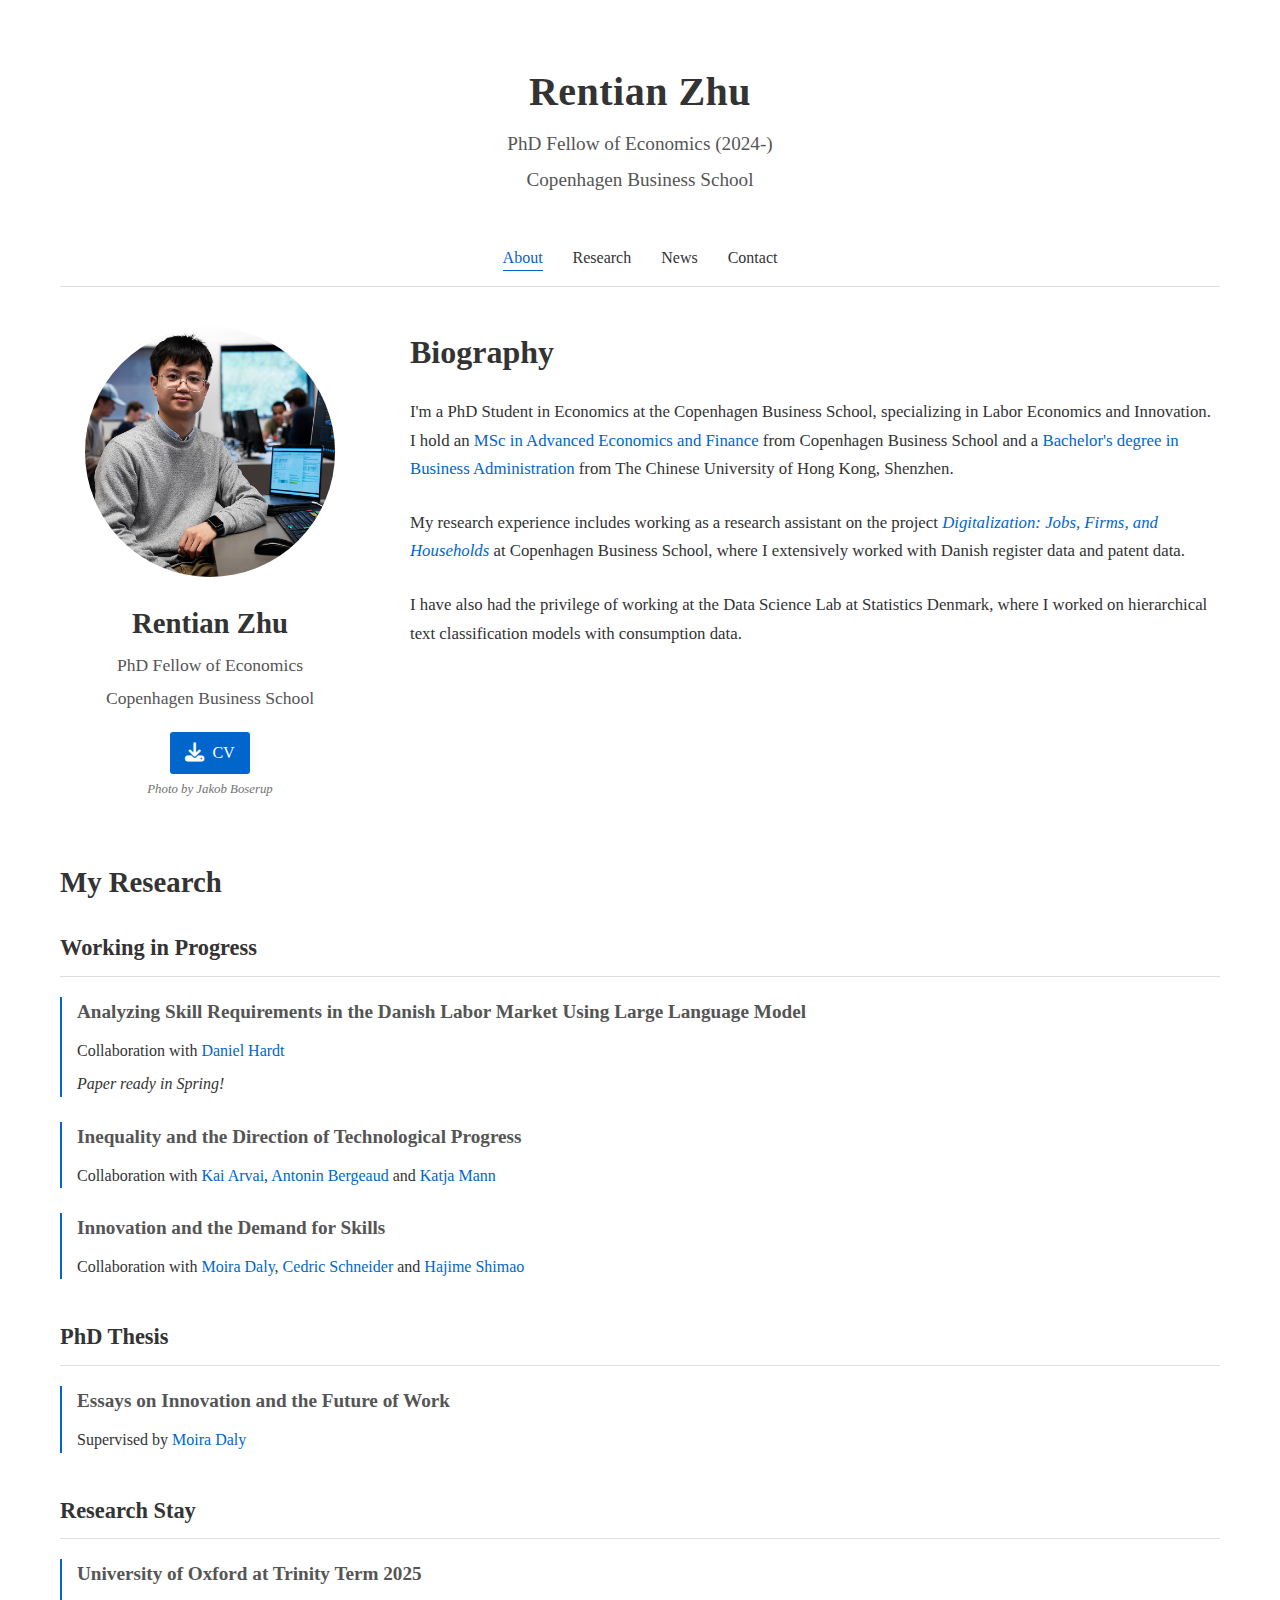
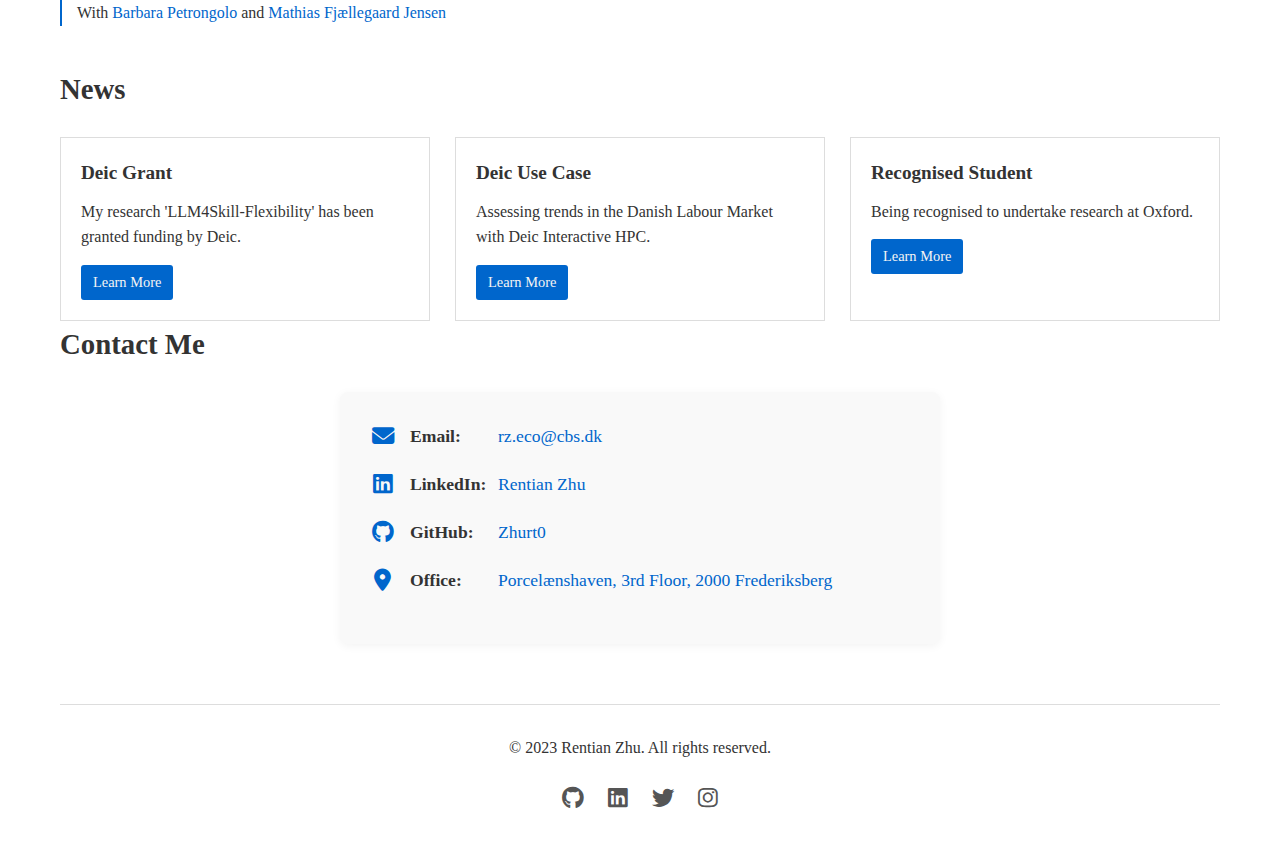
==== index.html @ 105aa933 "Remove contact form and keep only contact information" ====
<!DOCTYPE html>
<html lang="en">
<head>
    <meta charset="UTF-8">
    <meta name="viewport" content="width=device-width, initial-scale=1.0">
    <title>Rentian Zhu - PhD Fellow of Economics</title>
    <link rel="stylesheet" href="css/styles.css">
    <link rel="stylesheet" href="https://cdnjs.cloudflare.com/ajax/libs/font-awesome/6.4.0/css/all.min.css">
    <link href="https://fonts.googleapis.com/css2?family=Baskerville&family=Libre+Baskerville:ital,wght@0,400;0,700;1,400&display=swap" rel="stylesheet">
    <meta name="description" content="Rentian Zhu - PhD Fellow of Economics at Copenhagen Business School, specializing in Labor Economics and Innovation.">
</head>
<body>
    <header>
        <h1>Rentian Zhu</h1>
        <p>PhD Fellow of Economics (2024-)</p>
        <p>Copenhagen Business School</p>
    </header>

    <nav>
        <ul>
            <li><a href="#about" class="active">About</a></li>
            <li><a href="#research">Research</a></li>
            <li><a href="#news">News</a></li>
            <li><a href="#contact">Contact</a></li>
        </ul>
    </nav>

    <section id="about" class="profile-section">
        <div class="profile-image">
            <img src="images/Rentian copy.jpg" alt="Rentian Zhu" class="profile-img">
            <h2 class="profile-name">Rentian Zhu</h2>
            <p class="profile-title">PhD Fellow of Economics</p>
            <p class="profile-institution">Copenhagen Business School</p>
            <a href="images/CV_Rentian_Zhu_2025_01.pdf" class="cv-button" target="_blank">
                <i class="fas fa-download"></i> CV
            </a>
            <p class="photo-credit-inline">Photo by Jakob Boserup</p>
        </div>
        
        <div class="profile-content">
            <h2 class="biography-title">Biography</h2>
            <p class="biography-text">I'm a PhD Student in Economics at the Copenhagen Business School, specializing in Labor Economics and Innovation. I hold an <a href="https://www.cbs.dk/en/study/graduate/msc-in-economics-and-finance-advanced-economics-and-finance-candoecon" target="_blank">MSc in Advanced Economics and Finance</a> from Copenhagen Business School and a <a href="https://www.cuhk.edu.cn/en" target="_blank">Bachelor's degree in Business Administration</a> from The Chinese University of Hong Kong, Shenzhen.</p>
            <p class="biography-text">My research experience includes working as a research assistant on the project <a href="https://www.cbs.dk/en/research/cbs-research-projects/research-projects-overview/f11c8ff4-4b5b-4d45-9cad-402133fad2f9" target="_blank"><em>Digitalization: Jobs, Firms, and Households</em></a> at Copenhagen Business School, where I extensively worked with Danish register data and patent data.</p>
            <p class="biography-text">I have also had the privilege of working at the Data Science Lab at Statistics Denmark, where I worked on hierarchical text classification models with consumption data.</p>
        </div>
    </section>

    <section id="research">
        <h2 class="section-title">My Research</h2>
        <div class="research-content">
            <div class="research-section">
                <h3>Working in Progress</h3>
                <div class="research-item">
                    <h4>Analyzing Skill Requirements in the Danish Labor Market Using Large Language Model</h4>
                    <p>Collaboration with <a href="https://www.cbs.dk/en/research/departments-and-centres/department-of-management-society-and-communication/staff/dhamsc" target="_blank">Daniel Hardt</a></p>
                    <p><em>Paper ready in Spring!</em></p>
                </div>
                <div class="research-item">
                    <h4>Inequality and the Direction of Technological Progress</h4>
                    <p>Collaboration with <a href="https://sites.google.com/gmx.de/kaialexanderarvai/home" target="_blank">Kai Arvai</a>, <a href="https://sites.google.com/site/abergeaudeco" target="_blank">Antonin Bergeaud</a> and <a href="https://sites.google.com/view/katjamann/about-me" target="_blank">Katja Mann</a></p>
                </div>
                <div class="research-item">
                    <h4>Innovation and the Demand for Skills</h4>
                    <p>Collaboration with <a href="https://sites.google.com/view/moira-k-daly/research" target="_blank">Moira Daly</a>, <a href="https://www.cbs.dk/en/research/departments-and-centres/department-of-economics/staff/csceco" target="_blank">Cedric Schneider</a> and <a href="https://sites.google.com/site/hajimeshimao/home" target="_blank">Hajime Shimao</a></p>
                </div>
            </div>

            <div class="research-section">
                <h3>PhD Thesis</h3>
                <div class="research-item">
                    <h4>Essays on Innovation and the Future of Work</h4>
                    <p>Supervised by <a href="https://sites.google.com/view/moira-k-daly/bio" target="_blank">Moira Daly</a></p>
                </div>
            </div>

            <div class="research-section">
                <h3>Research Stay</h3>
                <div class="research-item">
                    <h4>University of Oxford at Trinity Term 2025</h4>
                    <p>With <a href="https://sites.google.com/site/barbarapetrongolo/cv" target="_blank">Barbara Petrongolo</a> and <a href="https://fjaellegaard.com/" target="_blank">Mathias Fjællegaard Jensen</a></p>
                </div>
            </div>
        </div>
    </section>

    <section id="news">
        <h2 class="section-title">News</h2>
        <div class="news-grid">
            <div class="news-item">
                <h3>Deic Grant</h3>
                <p>My research 'LLM4Skill-Flexibility' has been granted funding by Deic.</p>
                <a href="https://deic.dk/en/projects-that-have-been-granted-compute-time-in-the-past" class="btn" target="_blank">Learn More</a>
            </div>
            <div class="news-item">
                <h3>Deic Use Case</h3>
                <p>Assessing trends in the Danish Labour Market with Deic Interactive HPC.</p>
                <a href="https://www.linkedin.com/feed/update/urn:li:activity:7282742553118953473/" class="btn" target="_blank">Learn More</a>
            </div>
            <div class="news-item">
                <h3>Recognised Student</h3>
                <p>Being recognised to undertake research at Oxford.</p>
                <a href="https://www.ox.ac.uk/students/new/recognised" class="btn" target="_blank">Learn More</a>
            </div>
        </div>
    </section>

    <section id="contact">
        <h2 class="section-title">Contact Me</h2>
        <div class="contact-content">
            <div class="contact-info">
                <p><i class="fas fa-envelope"></i> <span class="contact-label">Email:</span> <a href="mailto:rz.eco@cbs.dk">rz.eco@cbs.dk</a></p>
                <p><i class="fab fa-linkedin"></i> <span class="contact-label">LinkedIn:</span> <a href="https://linkedin.com/in/rentian-z-452a141aa/" target="_blank">Rentian Zhu</a></p>
                <p><i class="fab fa-github"></i> <span class="contact-label">GitHub:</span> <a href="https://github.com/Zhurt0" target="_blank">Zhurt0</a></p>
                <p><i class="fas fa-map-marker-alt"></i> <span class="contact-label">Office:</span> <a href="https://www.google.com/maps/place/Porcelænshaven+16A,+2000+Frederiksberg" target="_blank">Porcelænshaven, 3rd Floor, 2000 Frederiksberg</a></p>
            </div>
        </div>
    </section>

    <footer>
        <p>&copy; 2023 Rentian Zhu. All rights reserved.</p>
        <div class="social-links">
            <a href="https://github.com/Zhurt0" target="_blank"><i class="fab fa-github"></i></a>
            <a href="https://linkedin.com/in/rentian-z-452a141aa/" target="_blank"><i class="fab fa-linkedin"></i></a>
            <a href="https://x.com/rentian1999" target="_blank"><i class="fab fa-twitter"></i></a>
            <a href="#"><i class="fab fa-instagram"></i></a>
        </div>
    </footer>

    <script src="js/main.js"></script>
    <script>
        // Add active class to current navigation item
        document.addEventListener('DOMContentLoaded', function() {
            const sections = document.querySelectorAll('section');
            const navLinks = document.querySelectorAll('nav ul li a');
            
            window.addEventListener('scroll', function() {
                let current = '';
                
                sections.forEach(section => {
                    const sectionTop = section.offsetTop;
                    const sectionHeight = section.clientHeight;
                    if(pageYOffset >= (sectionTop - 300)) {
                        current = section.getAttribute('id');
                    }
                });
                
                navLinks.forEach(link => {
                    link.classList.remove('active');
                    if(link.getAttribute('href').substring(1) === current) {
                        link.classList.add('active');
                    }
                });
            });
        });
    </script>
</body>
</html>
---- css/styles.css ----
/* Global Styles */
:root {
    --primary-color: #333;
    --secondary-color: #555;
    --accent-color: #0066cc;
    --text-color: #333;
    --light-text: #f4f4f4;
    --background-color: #fff;
    --section-bg: #f9f9f9;
    --border-color: #ddd;
    --shadow: 0 2px 10px rgba(0, 0, 0, 0.05);
}

* {
    margin: 0;
    padding: 0;
    box-sizing: border-box;
}

body {
    font-family: 'Baskerville', serif;
    line-height: 1.6;
    color: var(--text-color);
    background-color: var(--background-color);
    max-width: 1200px;
    margin: 0 auto;
    padding: 0 20px;
}

.container {
    width: 100%;
    max-width: 1100px;
    margin: 0 auto;
    padding: 0 20px;
}

a {
    text-decoration: none;
    color: #0066cc;
    transition: color 0.3s ease;
}

a:hover {
    color: #004080;
}

.btn {
    display: inline-block;
    padding: 10px 20px;
    background-color: var(--accent-color);
    color: var(--light-text);
    border: none;
    border-radius: 3px;
    cursor: pointer;
    transition: all 0.3s ease;
    font-weight: 500;
}

.btn:hover {
    background-color: var(--primary-color);
    color: var(--light-text);
}

.btn-primary {
    background-color: var(--accent-color);
}

.btn-primary:hover {
    background-color: var(--primary-color);
}

/* Header Styles - Simplified */
header {
    padding: 60px 0 30px;
    text-align: center;
}

header h1 {
    font-size: 2.5rem;
    margin-bottom: 5px;
    letter-spacing: 0.5px;
}

header p {
    font-size: 1.2rem;
    margin-bottom: 5px;
    color: var(--secondary-color);
}

/* Navigation Styles - Simplified */
nav {
    padding: 15px 0;
    margin-bottom: 40px;
    border-bottom: 1px solid var(--border-color);
}

nav ul {
    display: flex;
    justify-content: center;
    list-style: none;
}

nav ul li {
    margin: 0 15px;
}

nav ul li a {
    color: var(--text-color);
    font-weight: 500;
    padding: 5px 0;
    position: relative;
}

nav ul li a::after {
    content: '';
    position: absolute;
    bottom: 0;
    left: 0;
    width: 0;
    height: 1px;
    background-color: var(--accent-color);
    transition: width 0.3s ease;
}

nav ul li a:hover {
    color: var(--accent-color);
}

nav ul li a:hover::after {
    width: 100%;
}

/* Profile Section */
.profile-section {
    display: flex;
    align-items: flex-start;
    gap: 50px;
    margin-bottom: 60px;
}

.profile-image {
    flex: 0 0 300px;
    text-align: center;
}

.profile-img {
    width: 250px;
    height: 250px;
    object-fit: cover;
    border-radius: 50%;
    margin-bottom: 15px;
}

.profile-name {
    font-size: 1.8rem;
    margin-bottom: 5px;
}

.profile-title {
    font-size: 1.1rem;
    color: var(--secondary-color);
    margin-bottom: 5px;
}

.profile-institution {
    font-size: 1.1rem;
    color: var(--secondary-color);
    margin-bottom: 20px;
}

.cv-button {
    display: inline-flex;
    align-items: center;
    gap: 8px;
    padding: 8px 15px;
    background-color: var(--accent-color);
    color: white;
    border-radius: 3px;
    font-size: 1rem;
    transition: all 0.3s ease;
}

.cv-button:hover {
    background-color: var(--primary-color);
}

.cv-button i {
    font-size: 1.2rem;
}

.profile-content {
    flex: 1;
}

.biography-title {
    font-size: 2rem;
    margin-bottom: 20px;
    color: var(--primary-color);
}

.biography-text {
    margin-bottom: 25px;
    font-size: 1.05rem;
    line-height: 1.7;
}

/* Two Column Layout */
.two-column {
    display: flex;
    gap: 30px;
    margin-bottom: 60px;
}

.column {
    flex: 1;
}

.section-title {
    font-size: 1.8rem;
    margin-bottom: 25px;
    color: var(--primary-color);
}

/* Interests Section */
.interests-list {
    list-style: none;
}

.interests-list li {
    margin-bottom: 12px;
    display: flex;
    align-items: center;
}

.interests-list li::before {
    content: '•';
    color: var(--accent-color);
    font-weight: bold;
    display: inline-block;
    width: 1em;
    margin-right: 5px;
}

/* Education Section */
.education-item {
    margin-bottom: 25px;
}

.education-icon {
    color: var(--accent-color);
    margin-right: 10px;
}

.education-degree {
    font-size: 1.1rem;
    font-weight: 600;
    margin-bottom: 5px;
}

.education-institution {
    color: var(--secondary-color);
    font-size: 0.95rem;
    margin-bottom: 5px;
}

/* Research Section */
.research-section {
    margin-bottom: 40px;
}

.research-section h3 {
    color: var(--primary-color);
    margin-bottom: 20px;
    font-size: 1.4rem;
    border-bottom: 1px solid var(--border-color);
    padding-bottom: 10px;
}

.research-item {
    margin-bottom: 25px;
    padding-left: 15px;
    border-left: 2px solid var(--accent-color);
}

.research-item h4 {
    color: var(--secondary-color);
    margin-bottom: 10px;
    font-size: 1.2rem;
}

.research-item p {
    font-size: 1rem;
    line-height: 1.6;
    margin-bottom: 8px;
}

.research-interests {
    list-style-type: none;
    display: flex;
    flex-wrap: wrap;
    gap: 10px;
}

.research-interests li {
    background-color: #f0f0f0;
    color: var(--text-color);
    padding: 6px 12px;
    border-radius: 20px;
    font-size: 0.9rem;
    display: inline-block;
    transition: all 0.3s ease;
}

.research-interests li:hover {
    background-color: var(--accent-color);
    color: white;
}

/* News Section */
.news-grid {
    display: grid;
    grid-template-columns: repeat(auto-fill, minmax(300px, 1fr));
    gap: 25px;
}

.news-item {
    background-color: var(--background-color);
    border: 1px solid var(--border-color);
    padding: 20px;
    transition: all 0.3s ease;
}

.news-item:hover {
    box-shadow: var(--shadow);
}

.news-item h3 {
    color: var(--primary-color);
    margin-bottom: 10px;
    font-size: 1.2rem;
}

.news-item p {
    margin-bottom: 15px;
    color: var(--text-color);
    font-size: 1rem;
    line-height: 1.6;
}

.news-item .btn {
    padding: 6px 12px;
    font-size: 0.9rem;
}

/* Contact Section */
.contact-content {
    margin: 0 auto;
    max-width: 600px;
}

.contact-info {
    background-color: var(--section-bg);
    padding: 30px;
    border-radius: 8px;
    box-shadow: var(--shadow);
    width: 100%;
}

.contact-info p {
    margin-bottom: 20px;
    font-size: 1.1rem;
    display: flex;
    align-items: center;
}

.contact-info p i {
    margin-right: 15px;
    color: var(--accent-color);
    font-size: 1.4rem;
    width: 25px;
    text-align: center;
}

.contact-label {
    font-weight: 600;
    margin-right: 8px;
    min-width: 80px;
    display: inline-block;
}

/* Footer Styles */
footer {
    padding: 30px 0;
    text-align: center;
    border-top: 1px solid var(--border-color);
    margin-top: 60px;
}

.social-links {
    margin: 20px 0;
}

.social-links a {
    display: inline-block;
    margin: 0 10px;
    color: var(--secondary-color);
    font-size: 1.4rem;
    transition: color 0.3s ease;
}

.social-links a:hover {
    color: var(--accent-color);
}

.photo-credit {
    font-size: 0.8rem;
    font-style: italic;
    margin-top: 10px;
    opacity: 0.7;
}

.photo-credit-inline {
    font-size: 0.8rem;
    font-style: italic;
    text-align: center;
    margin-top: 5px;
    opacity: 0.7;
}

/* Responsive Styles */
@media (max-width: 992px) {
    .profile-section {
        flex-direction: column;
        align-items: center;
        text-align: center;
    }
    
    .profile-content {
        text-align: left;
    }
    
    .two-column {
        flex-direction: column;
    }
    
    .contact-content {
        flex-direction: column;
    }
}

@media (max-width: 768px) {
    header {
        padding: 40px 0 20px;
    }
    
    header h1 {
        font-size: 2rem;
    }
    
    .section-title {
        font-size: 1.6rem;
    }
    
    .biography-title {
        font-size: 1.8rem;
    }
    
    .news-grid {
        grid-template-columns: 1fr;
    }
}

@media (max-width: 576px) {
    .profile-img {
        width: 200px;
        height: 200px;
    }
    
    .profile-name {
        font-size: 1.6rem;
    }
}

/* Active Navigation Link */
nav ul li a.active {
    color: var(--accent-color);
}

nav ul li a.active::after {
    width: 100%;
}
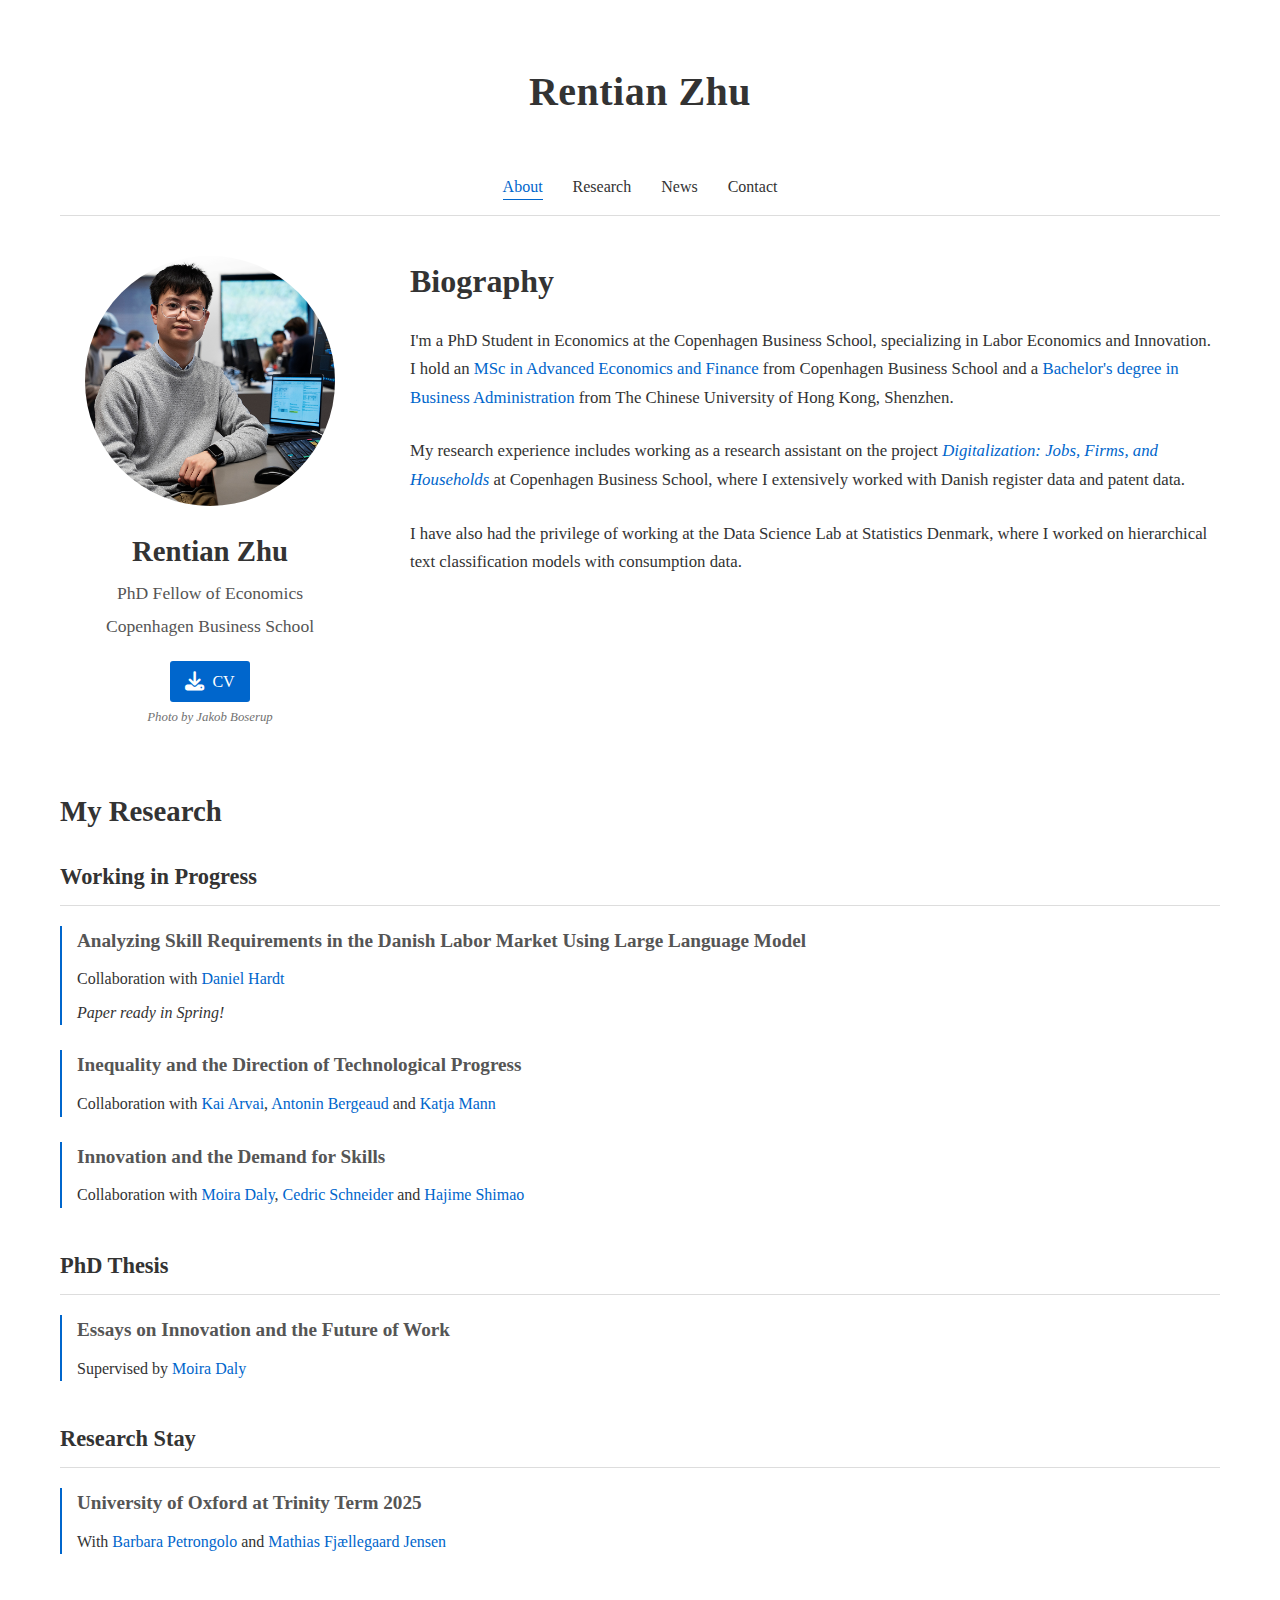
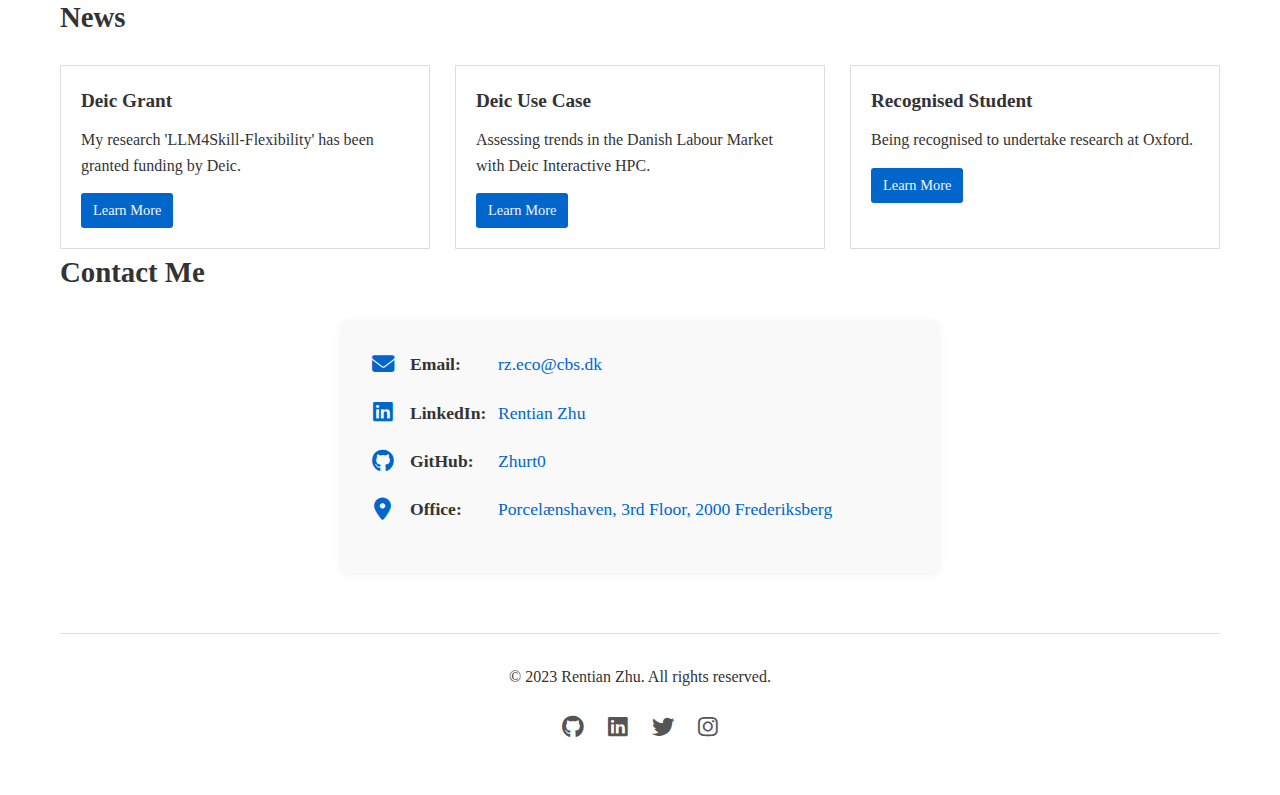
==== commit 707b2177: "Remove PhD Fellow of Economics and Copenhagen Business School from header" ====
--- a/index.html
+++ b/index.html
@@ -12,8 +12,6 @@
 <body>
     <header>
         <h1>Rentian Zhu</h1>
-        <p>PhD Fellow of Economics (2024-)</p>
-        <p>Copenhagen Business School</p>
     </header>
 
     <nav>
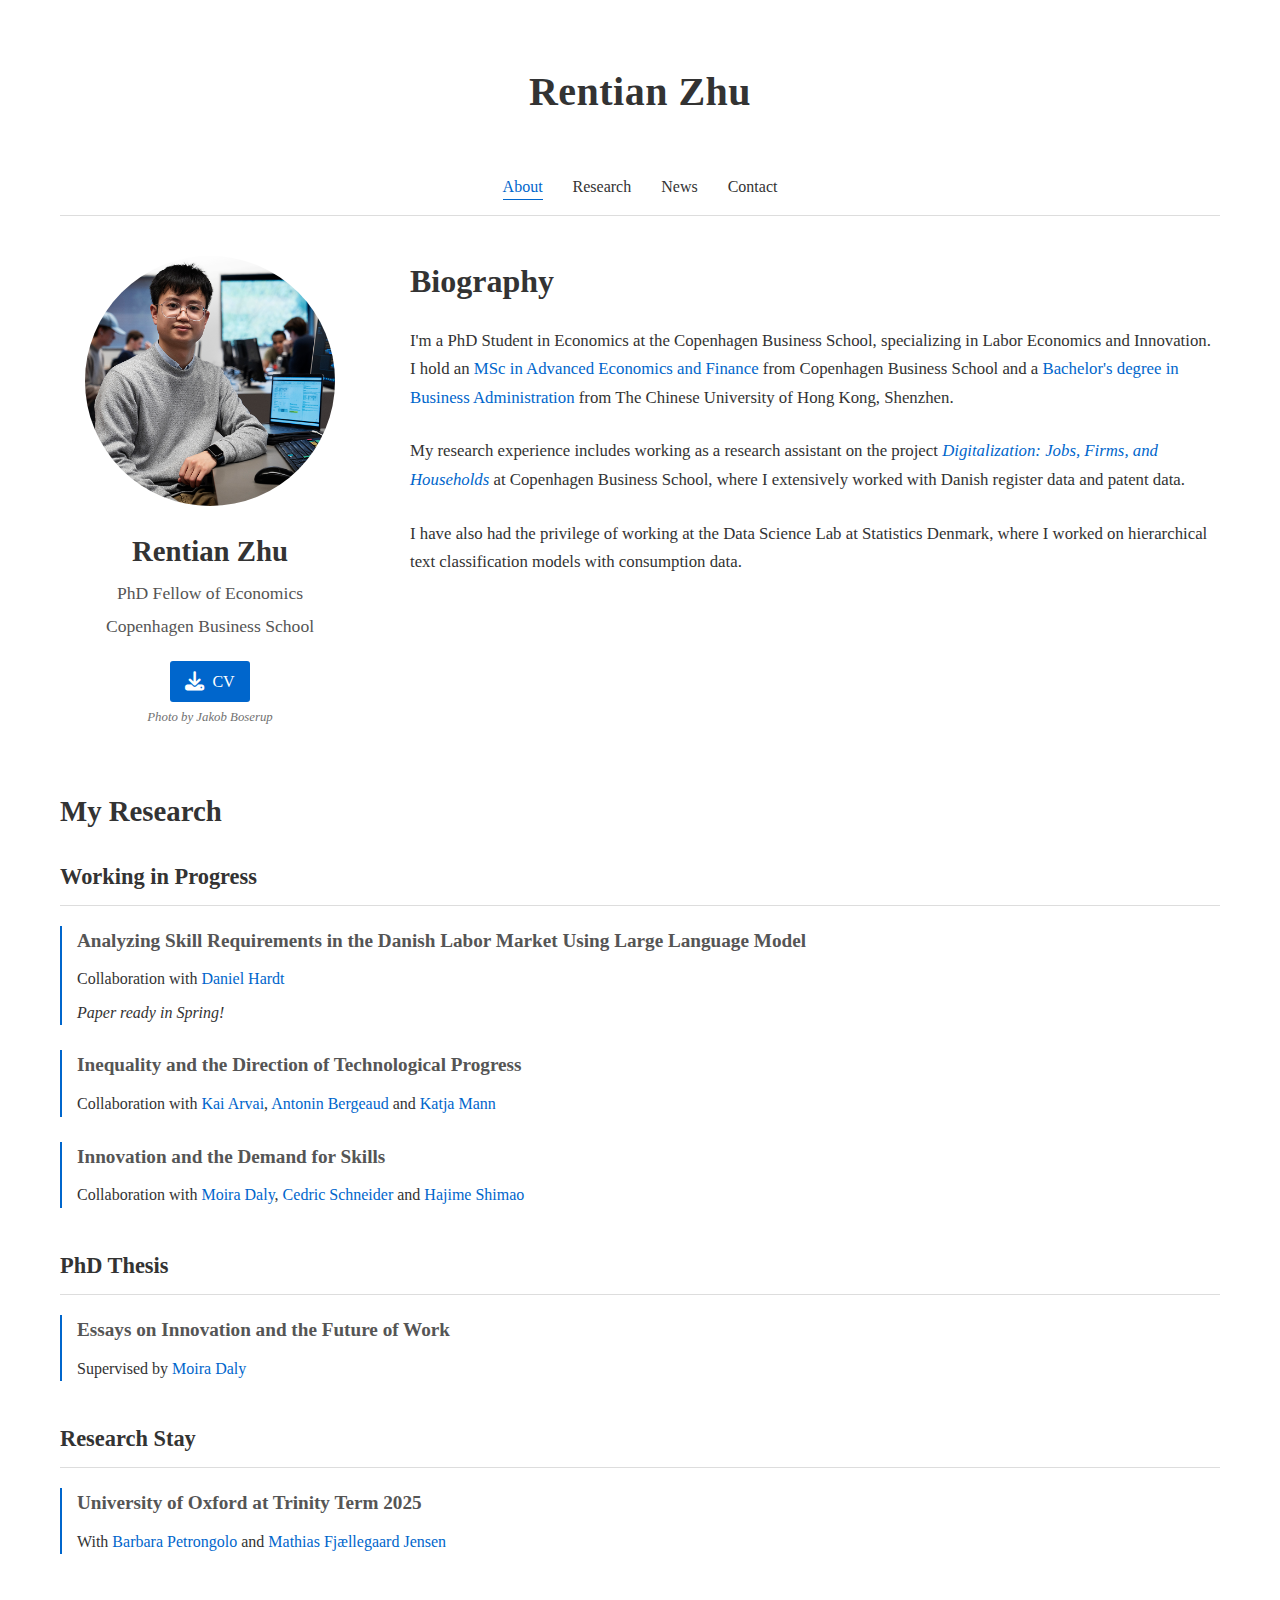
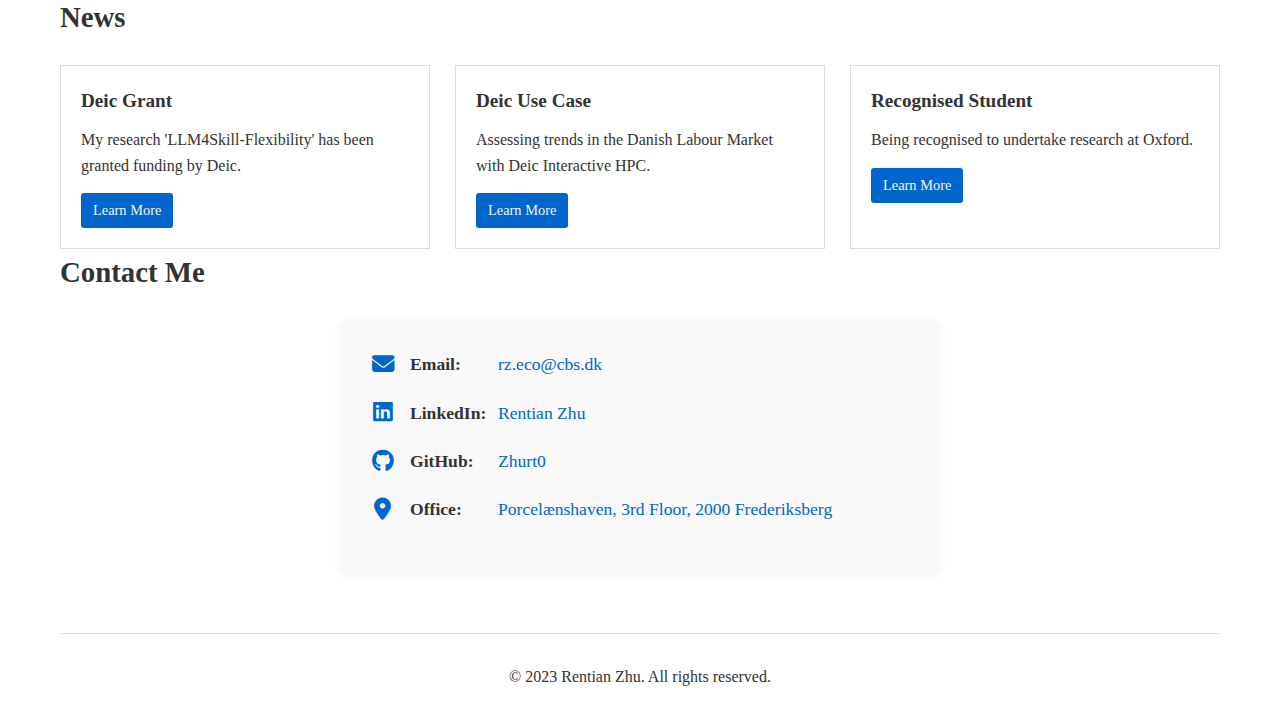
==== commit d3367dec: "Remove social media links from footer" ====
--- a/index.html
+++ b/index.html
@@ -116,12 +116,6 @@
 
     <footer>
         <p>&copy; 2023 Rentian Zhu. All rights reserved.</p>
-        <div class="social-links">
-            <a href="https://github.com/Zhurt0" target="_blank"><i class="fab fa-github"></i></a>
-            <a href="https://linkedin.com/in/rentian-z-452a141aa/" target="_blank"><i class="fab fa-linkedin"></i></a>
-            <a href="https://x.com/rentian1999" target="_blank"><i class="fab fa-twitter"></i></a>
-            <a href="#"><i class="fab fa-instagram"></i></a>
-        </div>
     </footer>
 
     <script src="js/main.js"></script>
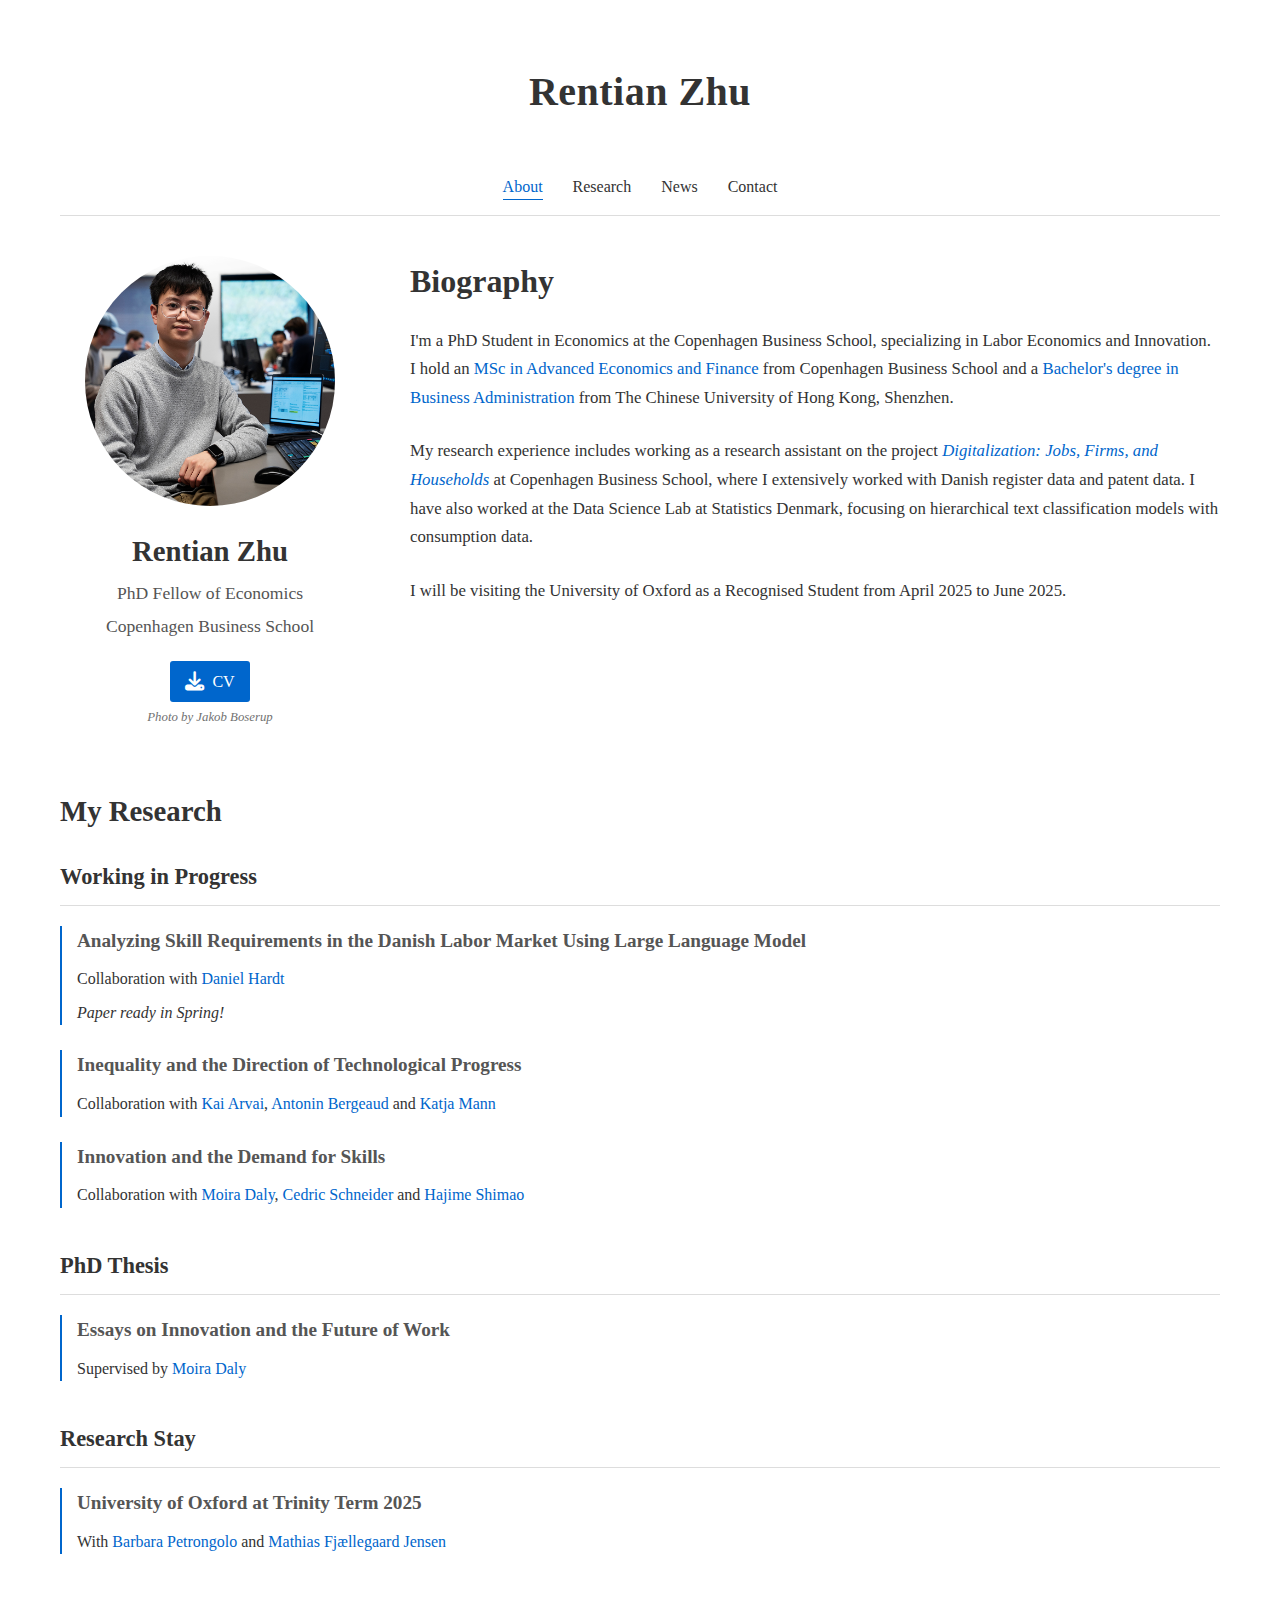
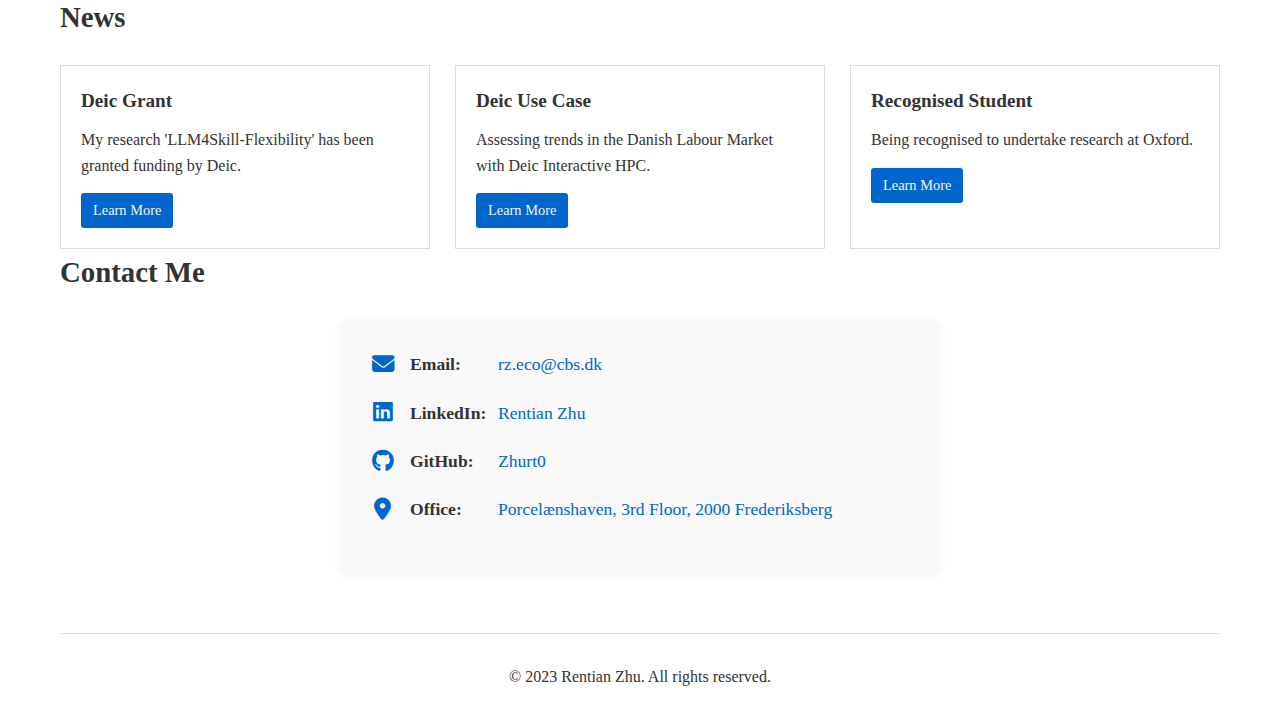
==== commit 8a9f211a: "Update biography: merge research experience and add Oxford visit" ====
--- a/index.html
+++ b/index.html
@@ -38,8 +38,8 @@
         <div class="profile-content">
             <h2 class="biography-title">Biography</h2>
             <p class="biography-text">I'm a PhD Student in Economics at the Copenhagen Business School, specializing in Labor Economics and Innovation. I hold an <a href="https://www.cbs.dk/en/study/graduate/msc-in-economics-and-finance-advanced-economics-and-finance-candoecon" target="_blank">MSc in Advanced Economics and Finance</a> from Copenhagen Business School and a <a href="https://www.cuhk.edu.cn/en" target="_blank">Bachelor's degree in Business Administration</a> from The Chinese University of Hong Kong, Shenzhen.</p>
-            <p class="biography-text">My research experience includes working as a research assistant on the project <a href="https://www.cbs.dk/en/research/cbs-research-projects/research-projects-overview/f11c8ff4-4b5b-4d45-9cad-402133fad2f9" target="_blank"><em>Digitalization: Jobs, Firms, and Households</em></a> at Copenhagen Business School, where I extensively worked with Danish register data and patent data.</p>
-            <p class="biography-text">I have also had the privilege of working at the Data Science Lab at Statistics Denmark, where I worked on hierarchical text classification models with consumption data.</p>
+            <p class="biography-text">My research experience includes working as a research assistant on the project <a href="https://www.cbs.dk/en/research/cbs-research-projects/research-projects-overview/f11c8ff4-4b5b-4d45-9cad-402133fad2f9" target="_blank"><em>Digitalization: Jobs, Firms, and Households</em></a> at Copenhagen Business School, where I extensively worked with Danish register data and patent data. I have also worked at the Data Science Lab at Statistics Denmark, focusing on hierarchical text classification models with consumption data.</p>
+            <p class="biography-text">I will be visiting the University of Oxford as a Recognised Student from April 2025 to June 2025.</p>
         </div>
     </section>
 
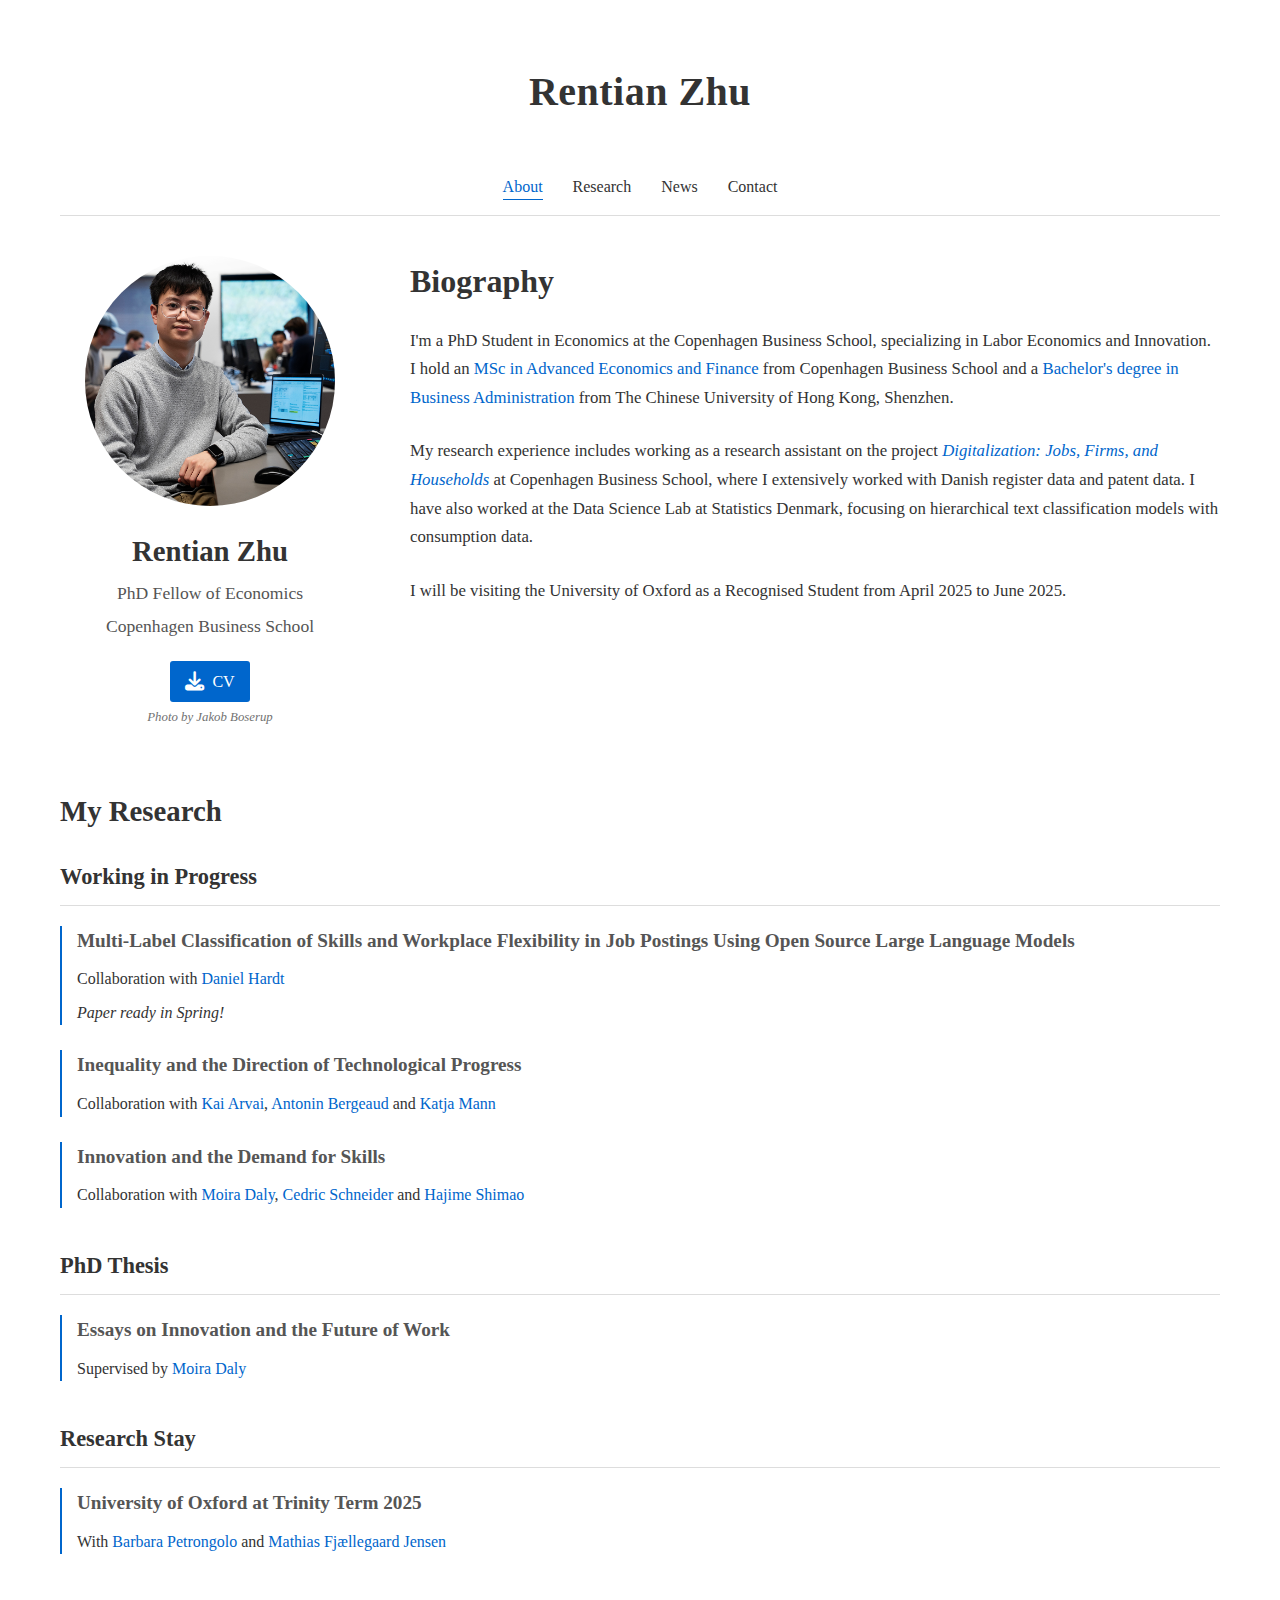
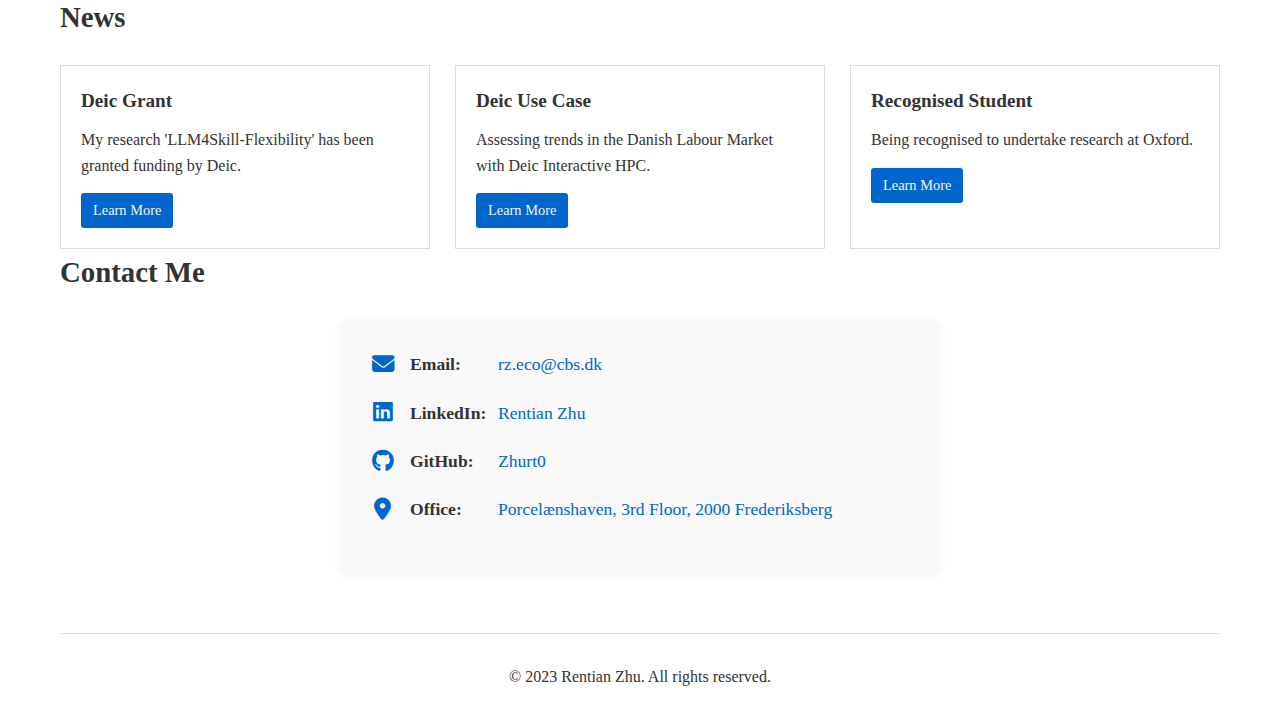
==== commit f55e66f5: "Update project title with Daniel Hardt to reflect full research scope" ====
--- a/index.html
+++ b/index.html
@@ -49,7 +49,7 @@
             <div class="research-section">
                 <h3>Working in Progress</h3>
                 <div class="research-item">
-                    <h4>Analyzing Skill Requirements in the Danish Labor Market Using Large Language Model</h4>
+                    <h4>Multi-Label Classification of Skills and Workplace Flexibility in Job Postings Using Open Source Large Language Models</h4>
                     <p>Collaboration with <a href="https://www.cbs.dk/en/research/departments-and-centres/department-of-management-society-and-communication/staff/dhamsc" target="_blank">Daniel Hardt</a></p>
                     <p><em>Paper ready in Spring!</em></p>
                 </div>
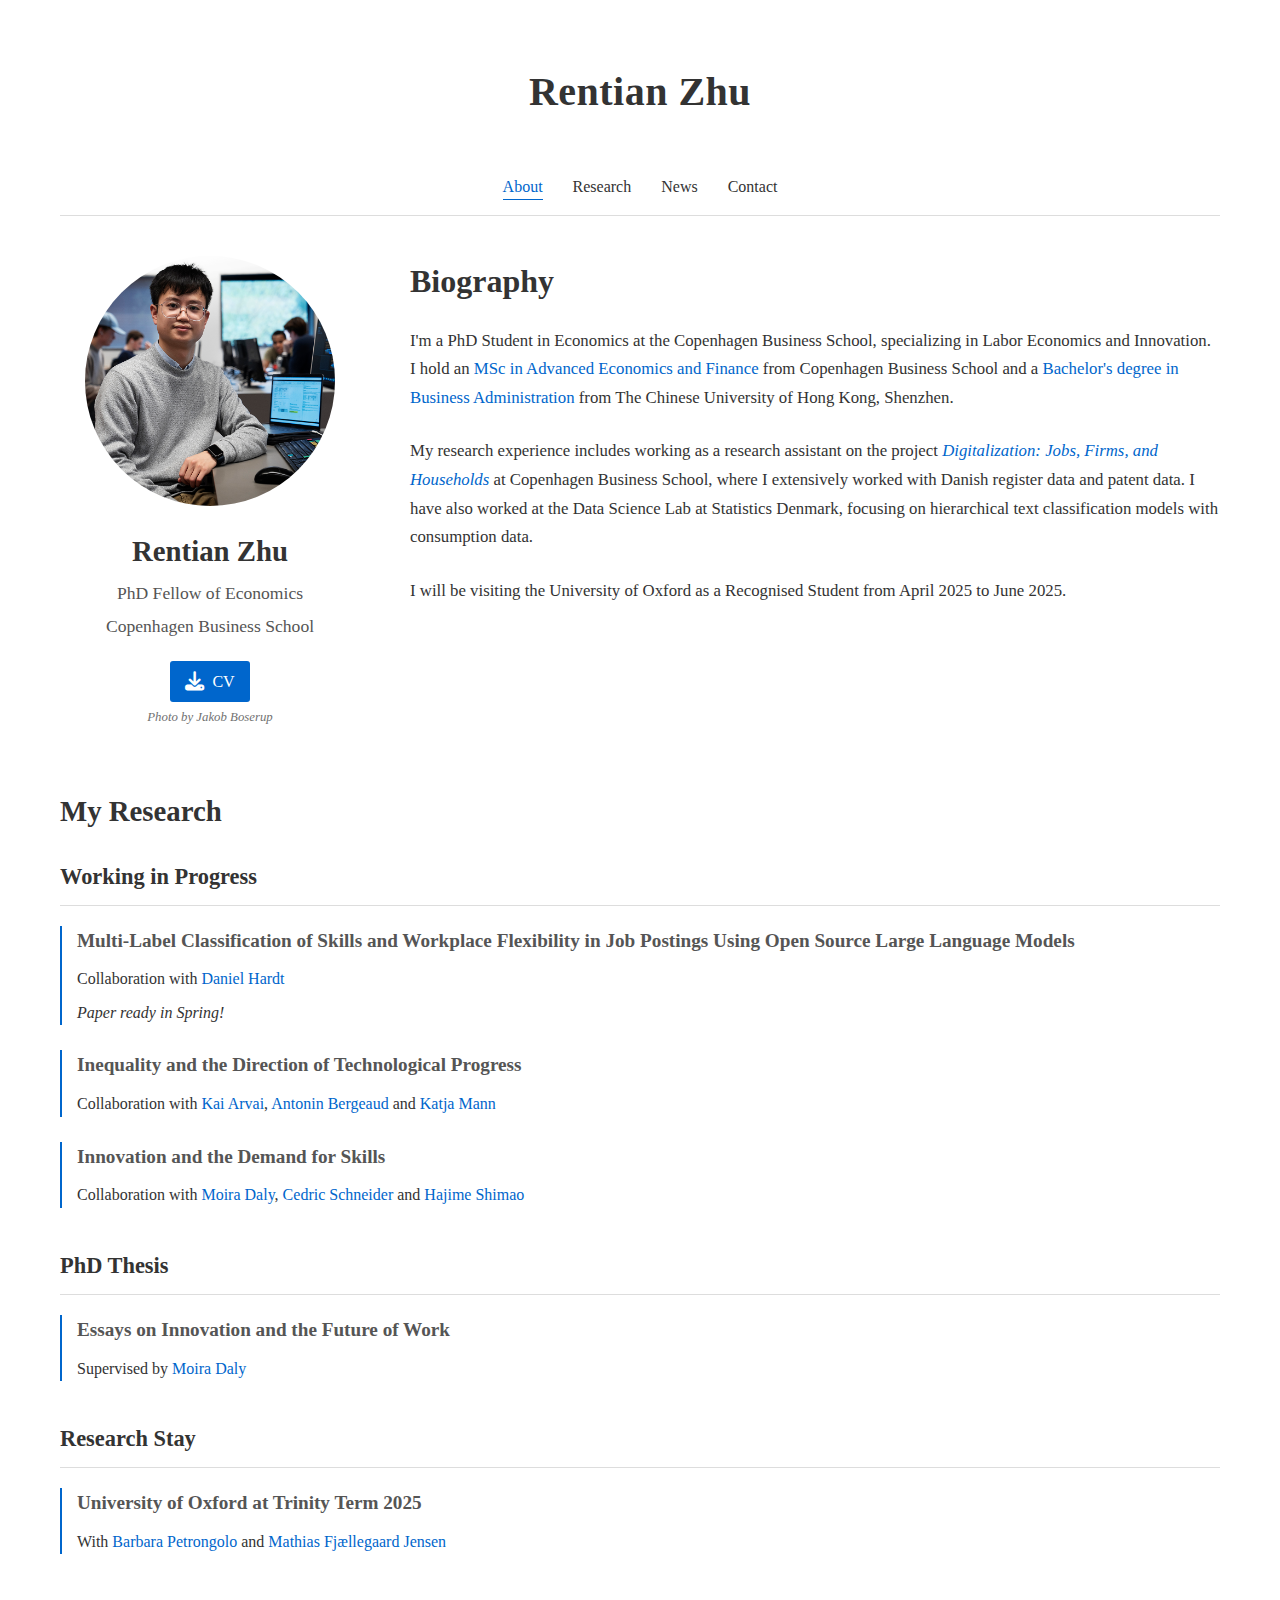
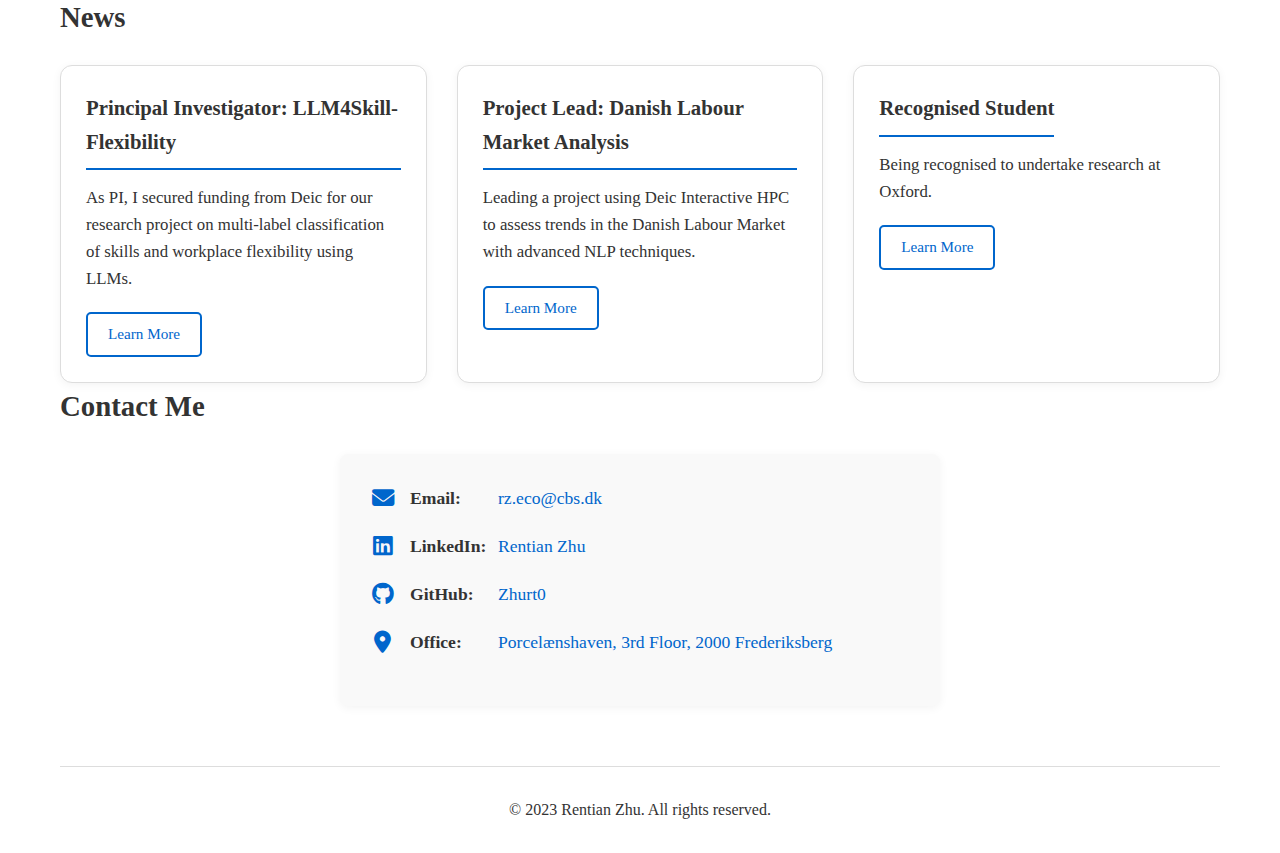
==== commit ff22c628: "Update news section to reflect PI role in research projects" ====
--- a/index.html
+++ b/index.html
@@ -85,19 +85,25 @@
         <h2 class="section-title">News</h2>
         <div class="news-grid">
             <div class="news-item">
-                <h3>Deic Grant</h3>
-                <p>My research 'LLM4Skill-Flexibility' has been granted funding by Deic.</p>
-                <a href="https://deic.dk/en/projects-that-have-been-granted-compute-time-in-the-past" class="btn" target="_blank">Learn More</a>
+                <div class="news-item-content">
+                    <h3>Principal Investigator: LLM4Skill-Flexibility</h3>
+                    <p>As PI, I secured funding from Deic for our research project on multi-label classification of skills and workplace flexibility using LLMs.</p>
+                    <a href="https://deic.dk/en/projects-that-have-been-granted-compute-time-in-the-past" class="btn" target="_blank">Learn More</a>
+                </div>
             </div>
             <div class="news-item">
-                <h3>Deic Use Case</h3>
-                <p>Assessing trends in the Danish Labour Market with Deic Interactive HPC.</p>
-                <a href="https://www.linkedin.com/feed/update/urn:li:activity:7282742553118953473/" class="btn" target="_blank">Learn More</a>
+                <div class="news-item-content">
+                    <h3>Project Lead: Danish Labour Market Analysis</h3>
+                    <p>Leading a project using Deic Interactive HPC to assess trends in the Danish Labour Market with advanced NLP techniques.</p>
+                    <a href="https://www.linkedin.com/feed/update/urn:li:activity:7282742553118953473/" class="btn" target="_blank">Learn More</a>
+                </div>
             </div>
             <div class="news-item">
-                <h3>Recognised Student</h3>
-                <p>Being recognised to undertake research at Oxford.</p>
-                <a href="https://www.ox.ac.uk/students/new/recognised" class="btn" target="_blank">Learn More</a>
+                <div class="news-item-content">
+                    <h3>Recognised Student</h3>
+                    <p>Being recognised to undertake research at Oxford.</p>
+                    <a href="https://www.ox.ac.uk/students/new/recognised" class="btn" target="_blank">Learn More</a>
+                </div>
             </div>
         </div>
     </section>
--- a/css/styles.css
+++ b/css/styles.css
@@ -320,36 +320,67 @@
 .news-grid {
     display: grid;
     grid-template-columns: repeat(auto-fill, minmax(300px, 1fr));
-    gap: 25px;
+    gap: 30px;
+    margin: 0 auto;
+    max-width: 1200px;
 }
 
 .news-item {
     background-color: var(--background-color);
     border: 1px solid var(--border-color);
-    padding: 20px;
+    border-radius: 12px;
+    overflow: hidden;
     transition: all 0.3s ease;
+    box-shadow: var(--shadow);
 }
 
 .news-item:hover {
-    box-shadow: var(--shadow);
+    transform: translateY(-5px);
+    box-shadow: 0 5px 15px rgba(0, 0, 0, 0.1);
+}
+
+.news-item-image {
+    width: 100%;
+    height: 200px;
+    object-fit: cover;
+}
+
+.news-item-content {
+    padding: 25px;
 }
 
 .news-item h3 {
     color: var(--primary-color);
-    margin-bottom: 10px;
-    font-size: 1.2rem;
+    margin-bottom: 15px;
+    font-size: 1.3rem;
+    font-weight: 600;
+    border-bottom: 2px solid var(--accent-color);
+    padding-bottom: 10px;
+    display: inline-block;
 }
 
 .news-item p {
-    margin-bottom: 15px;
+    margin-bottom: 20px;
     color: var(--text-color);
-    font-size: 1rem;
+    font-size: 1.05rem;
     line-height: 1.6;
 }
 
 .news-item .btn {
-    padding: 6px 12px;
-    font-size: 0.9rem;
+    background-color: transparent;
+    color: var(--accent-color);
+    border: 2px solid var(--accent-color);
+    padding: 8px 20px;
+    font-size: 0.95rem;
+    font-weight: 500;
+    transition: all 0.3s ease;
+    border-radius: 5px;
+}
+
+.news-item .btn:hover {
+    background-color: var(--accent-color);
+    color: white;
+    transform: translateY(-2px);
 }
 
 /* Contact Section */
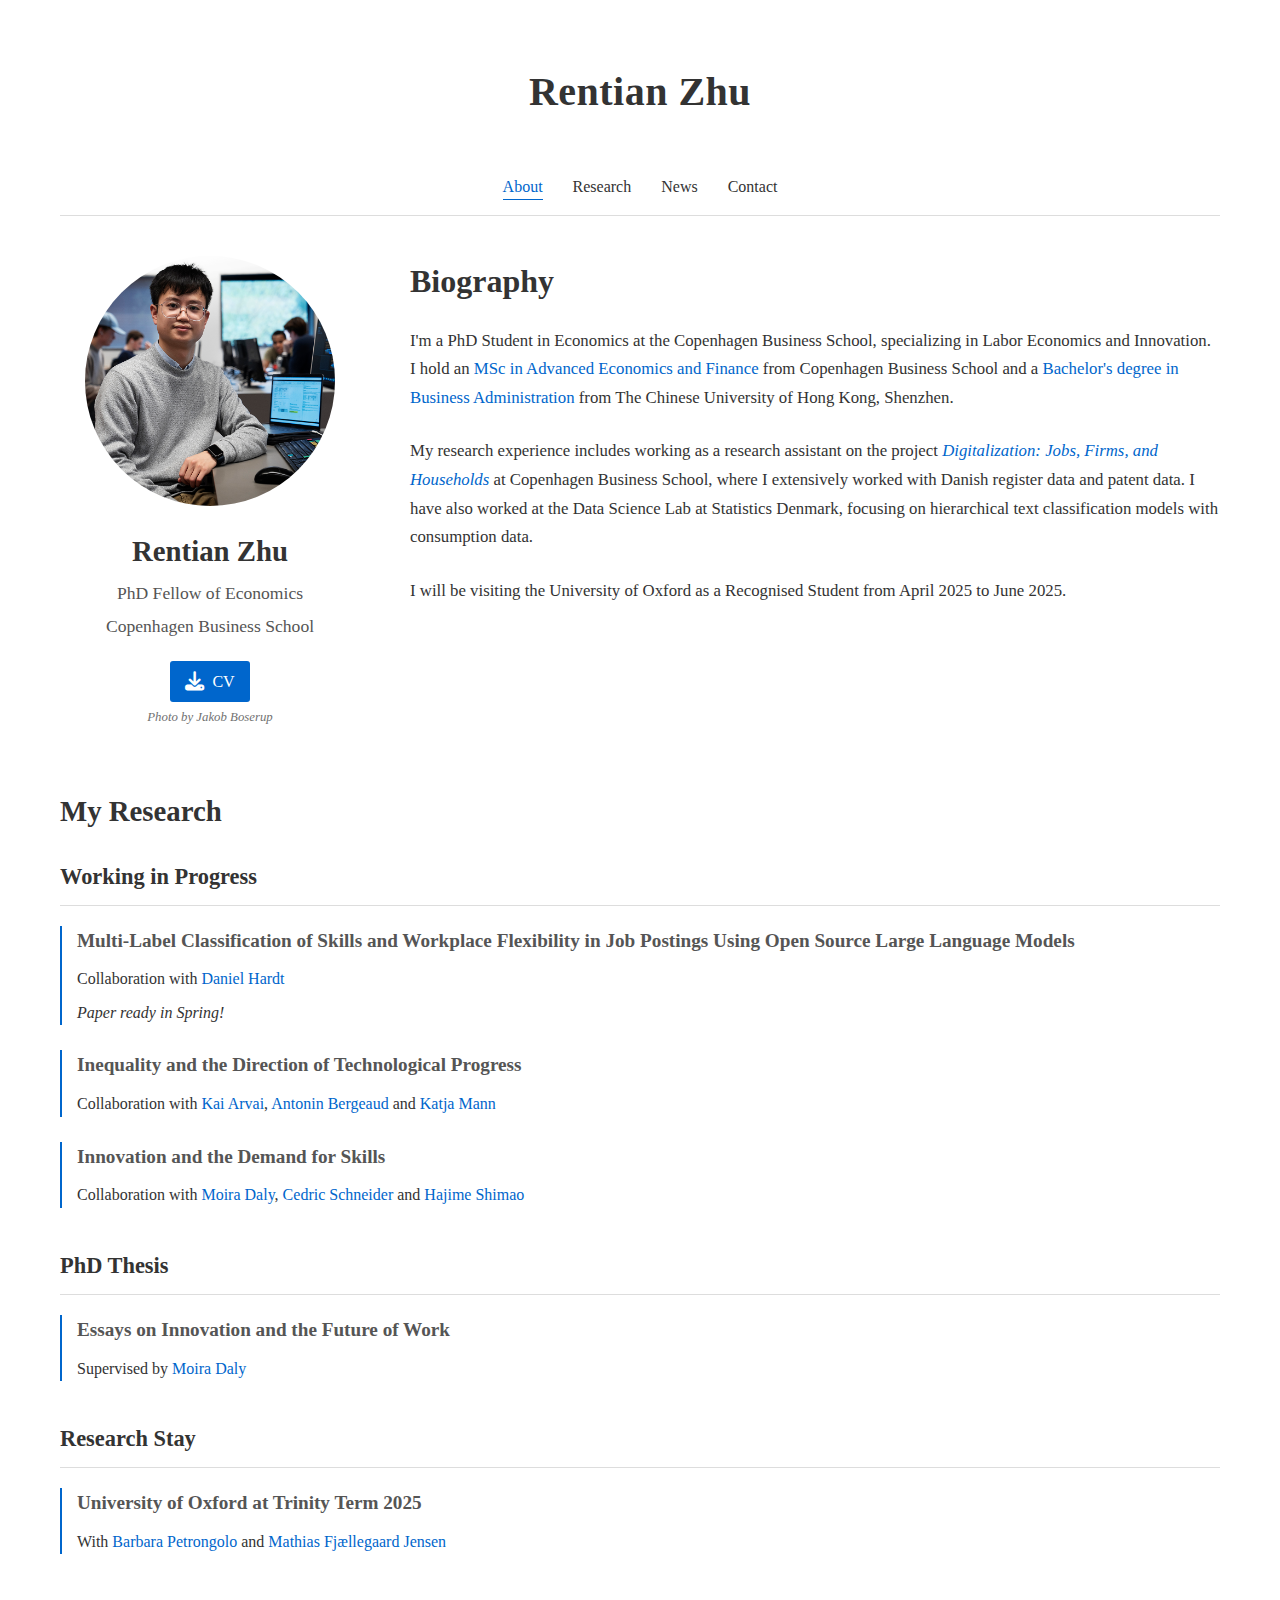
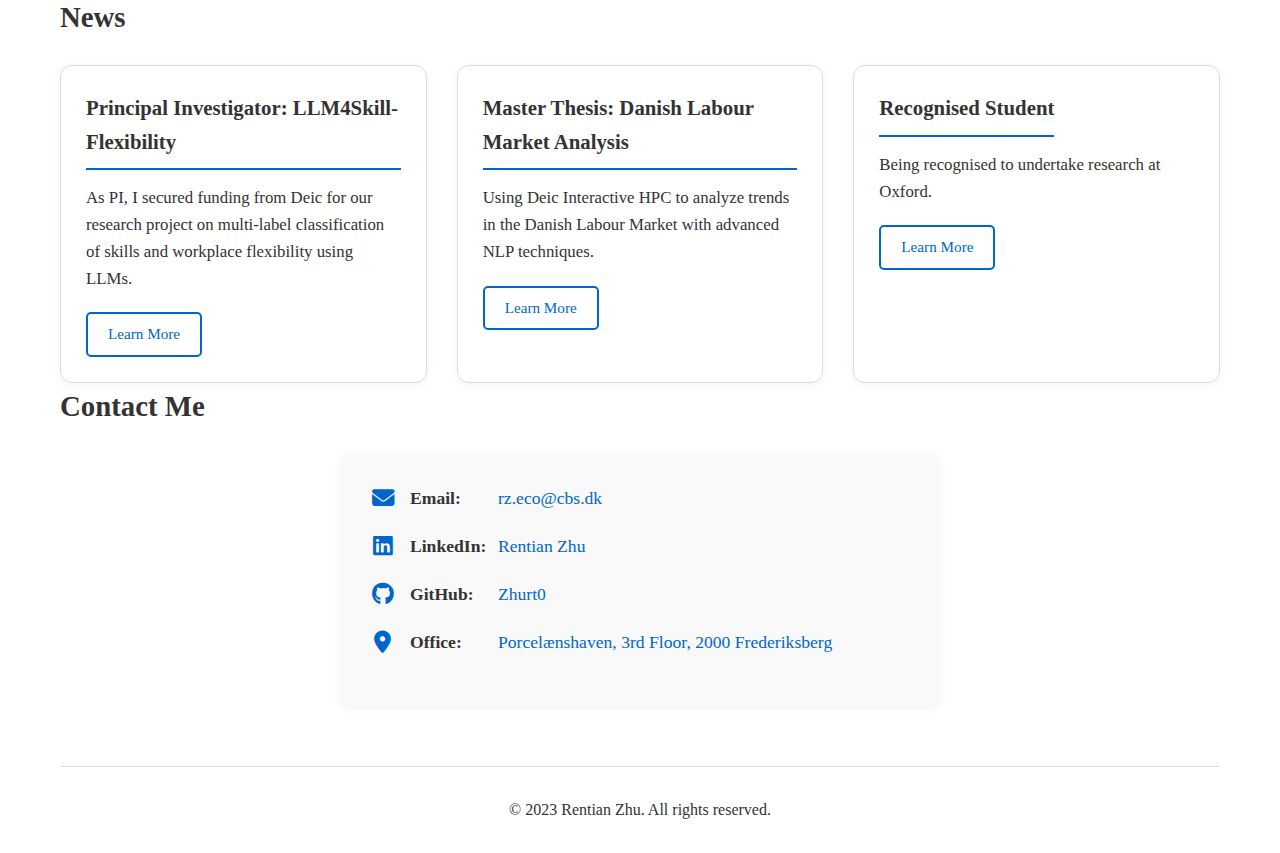
==== commit 76d38b03: "Update news section: Change project lead to master thesis project" ====
--- a/index.html
+++ b/index.html
@@ -93,8 +93,8 @@
             </div>
             <div class="news-item">
                 <div class="news-item-content">
-                    <h3>Project Lead: Danish Labour Market Analysis</h3>
-                    <p>Leading a project using Deic Interactive HPC to assess trends in the Danish Labour Market with advanced NLP techniques.</p>
+                    <h3>Master Thesis: Danish Labour Market Analysis</h3>
+                    <p>Using Deic Interactive HPC to analyze trends in the Danish Labour Market with advanced NLP techniques.</p>
                     <a href="https://www.linkedin.com/feed/update/urn:li:activity:7282742553118953473/" class="btn" target="_blank">Learn More</a>
                 </div>
             </div>
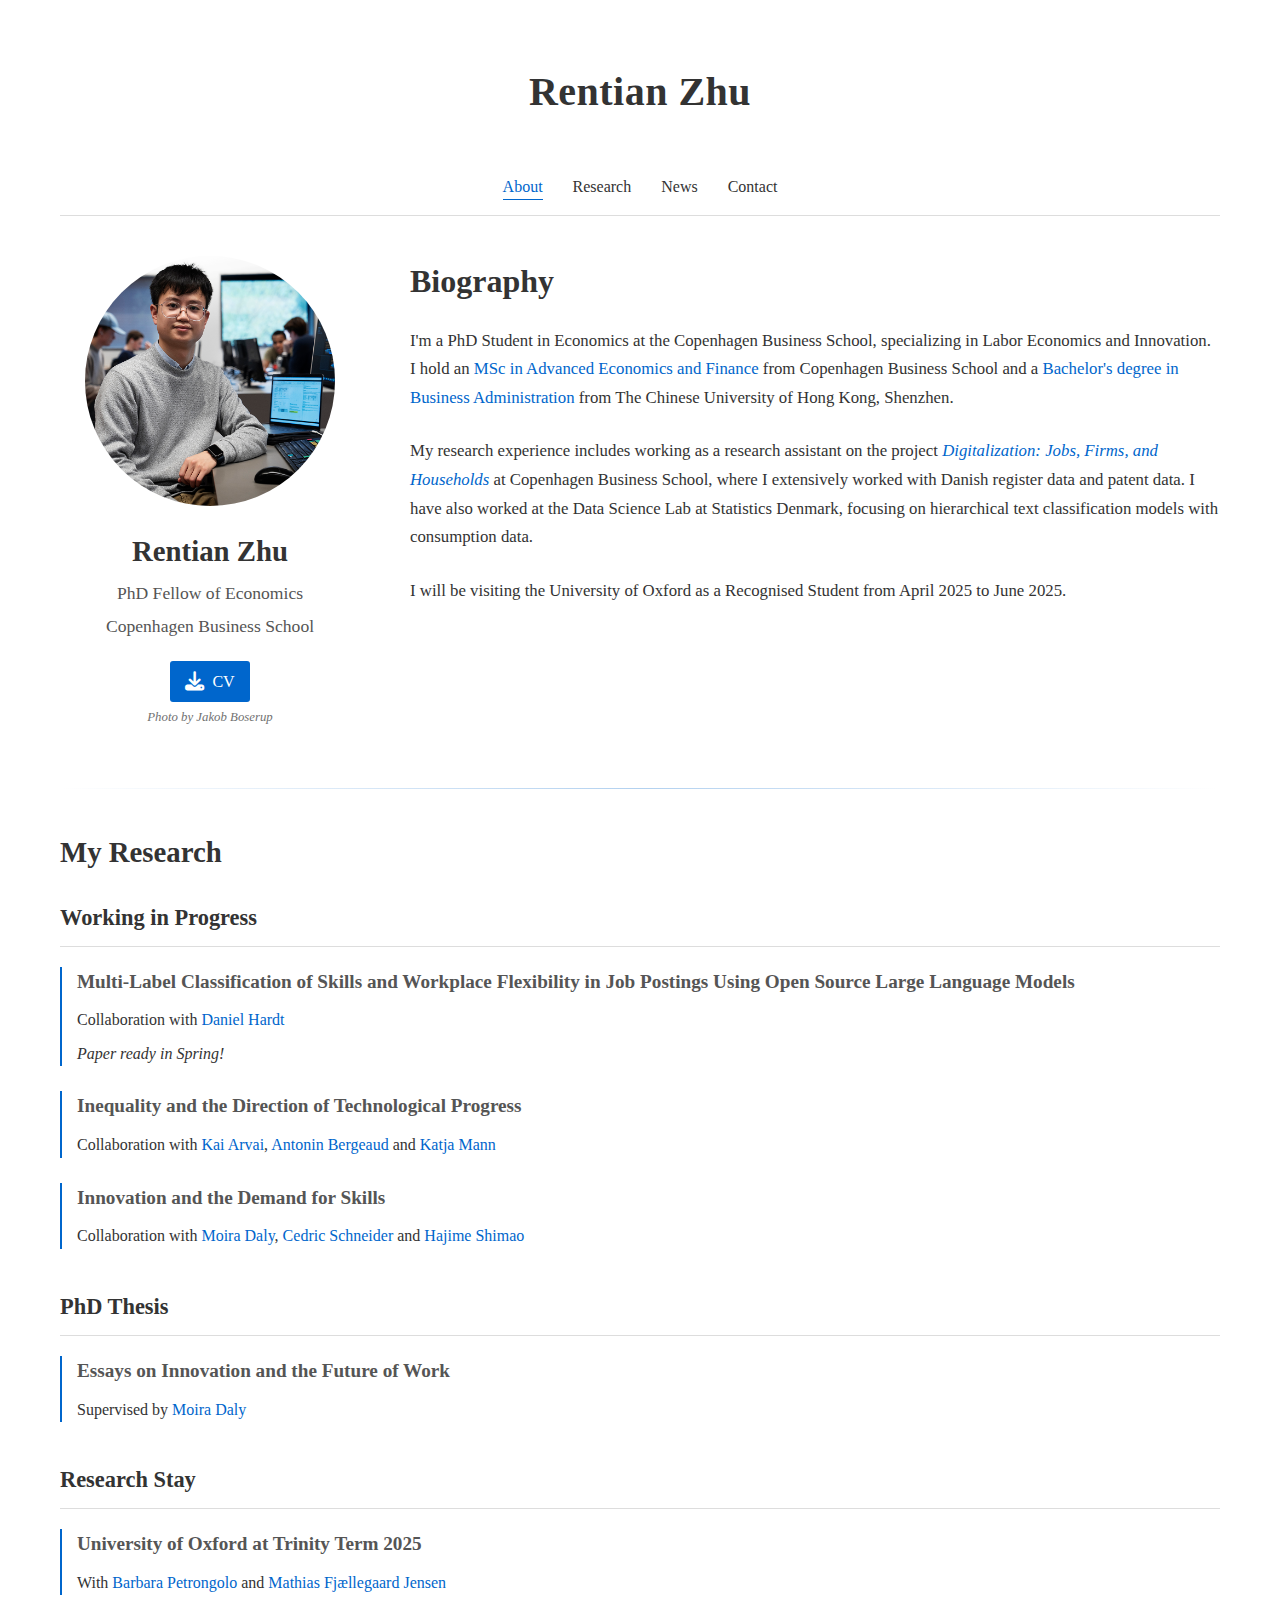
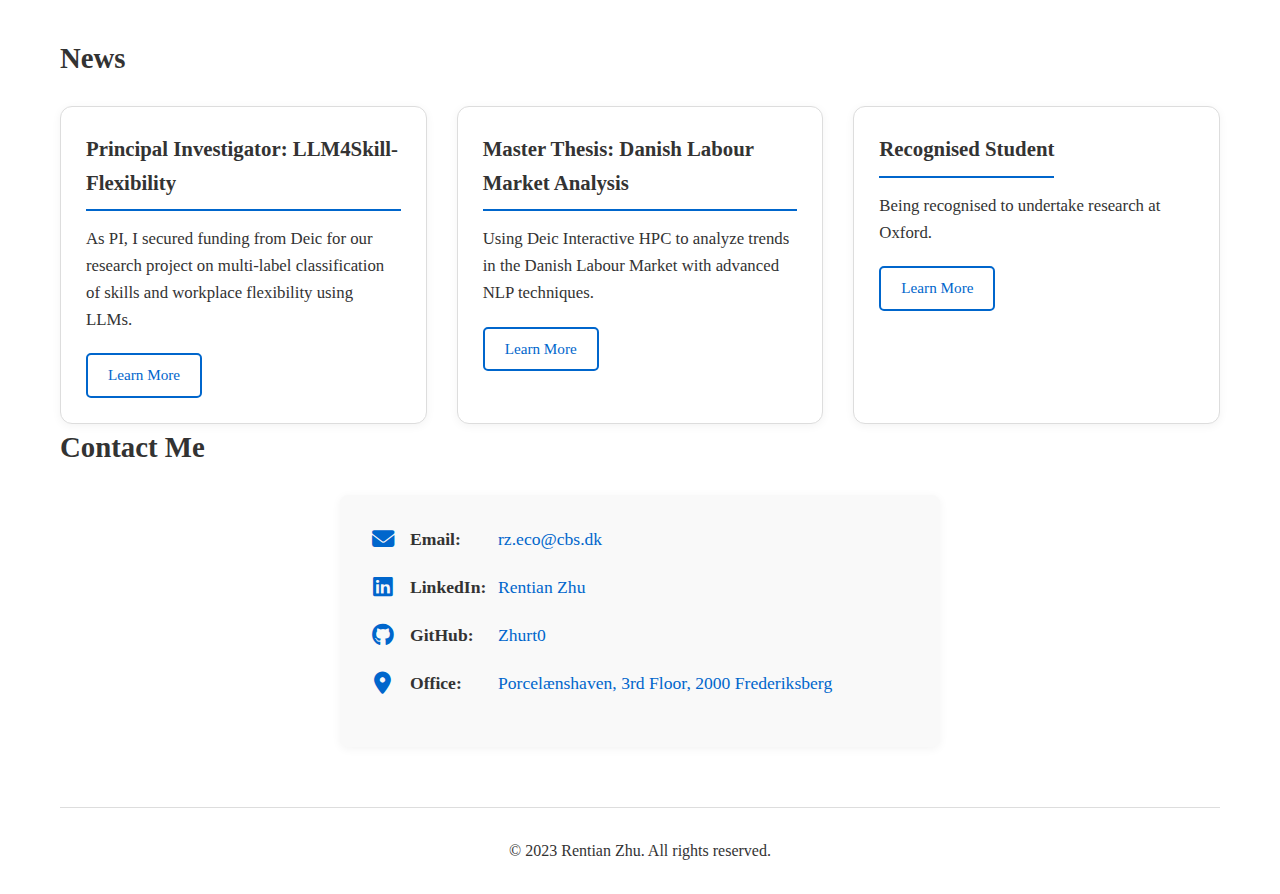
==== commit 86c3803c: "Add section divider between biography and research sections" ====
--- a/index.html
+++ b/index.html
@@ -42,6 +42,8 @@
             <p class="biography-text">I will be visiting the University of Oxford as a Recognised Student from April 2025 to June 2025.</p>
         </div>
     </section>
+
+    <div class="section-divider"></div>
 
     <section id="research">
         <h2 class="section-title">My Research</h2>
--- a/css/styles.css
+++ b/css/styles.css
@@ -519,4 +519,13 @@
 
 nav ul li a.active::after {
     width: 100%;
+}
+
+/* Section Dividers */
+.section-divider {
+    width: 100%;
+    height: 1px;
+    background: linear-gradient(to right, transparent, var(--accent-color), transparent);
+    margin: 40px 0;
+    opacity: 0.3;
 } 